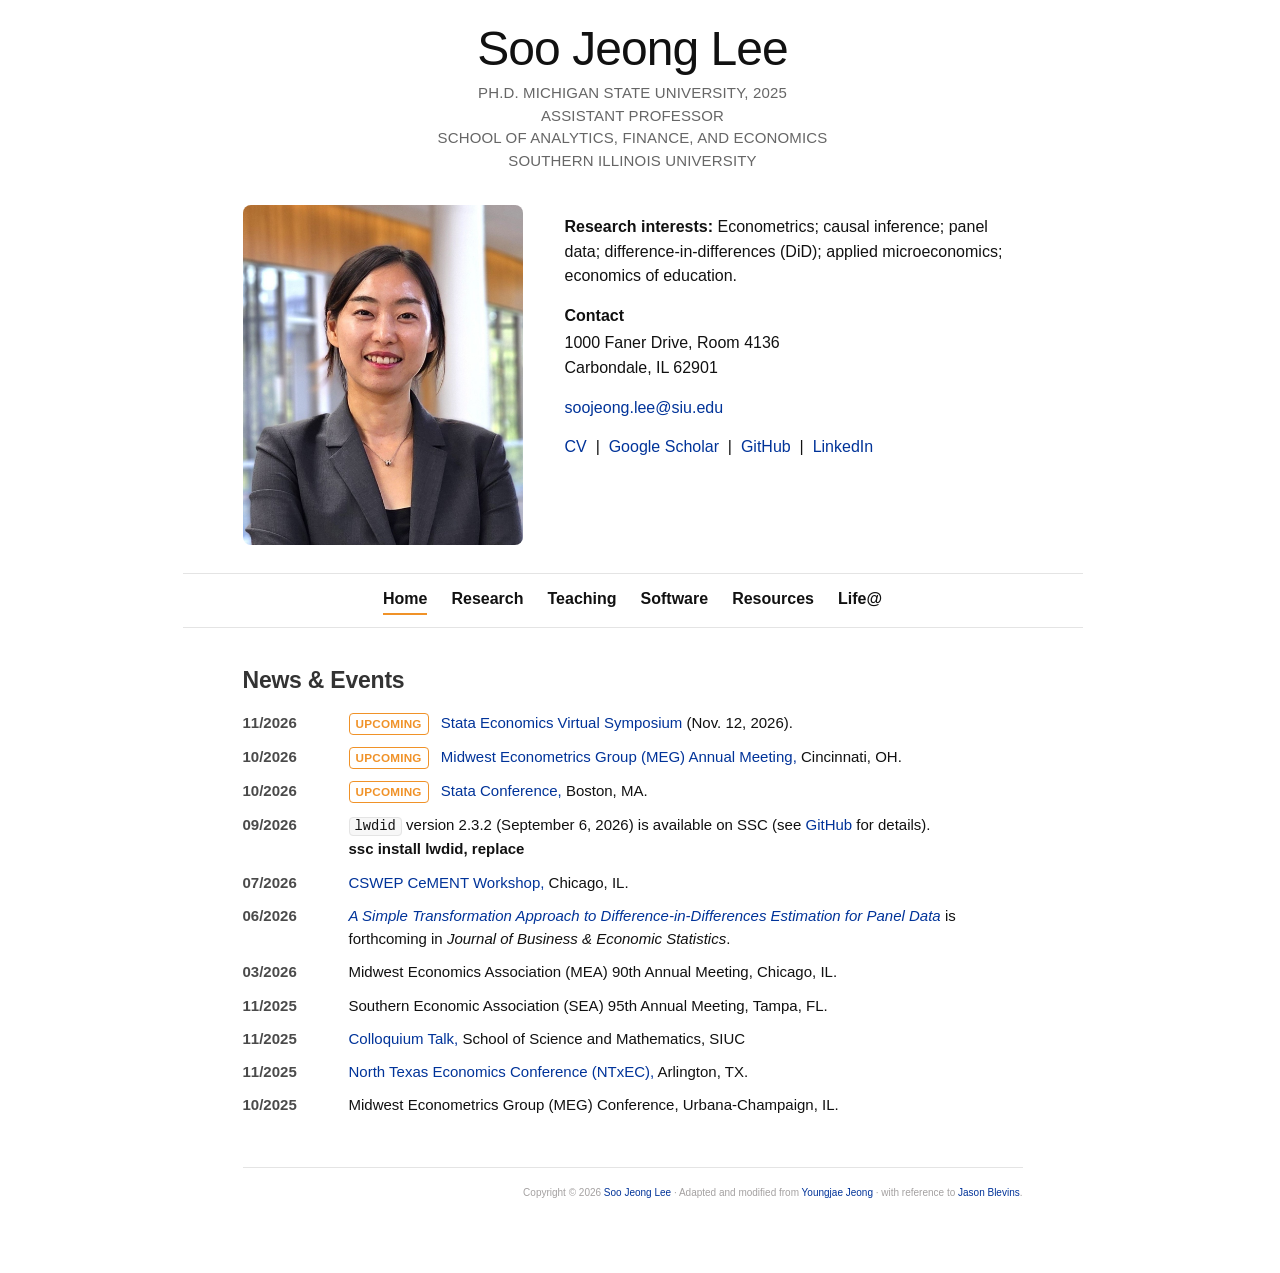
==== index.html @ 602c3e24 "Update index.html" ====
<!DOCTYPE html>
<html lang="en">

<head>
  <meta charset="utf-8">
  <meta name="viewport" content="width=device-width, initial-scale=1">
  <title>Soo Jeong Lee</title>
  <meta name="description" content="Soo Jeong Lee's academic website">
  <link href="css/styles.css" rel="stylesheet" type="text/css">
</head>

<body>
  <main class="page">
    <header class="masthead">
      <h1>Soo Jeong Lee</h1>
      <p>PH.D. MICHIGAN STATE UNIVERSITY, 2025</p>
      <p>ASSISTANT PROFESSOR</p>
      <p>SCHOOL OF ANALYTICS, FINANCE, AND ECONOMICS</p>
      <p>SOUTHERN ILLINOIS UNIVERSITY</p>
    </header>

    <section class="profile-row" aria-label="Profile and contact information">
      <div class="photo-block">
        <img class="profile-photo" src="images/soo_profile.jpg" alt="Soo Jeong Lee">
      </div>

      <div class="profile-text">
        <p>
          <strong>Research interests:</strong> Econometrics; causal inference; panel data; 
          difference-in-differences (DiD); applied microeconomics; economics of education.
        </p>

        <p class="contact-heading"><strong>Contact</strong></p>
        <p>
          1000 Faner Drive, Room 4136<br>
          Carbondale, IL 62901
        </p>
        <p><a href="mailto:soojeong.lee@siu.edu">soojeong.lee@siu.edu</a></p>
        <p>
         <a href="data/CV_Soo.pdf" target="_blank" rel="noopener">CV</a>
          &nbsp;|&nbsp;
          <a href="https://scholar.google.com/citations?user=CK-6tKoAAAAJ&amp;hl=en" target="_blank" rel="noopener">Google Scholar</a>
          &nbsp;|&nbsp;
          <a href="https://github.com/Soo-econ" target="_blank" rel="noopener">GitHub</a>
          &nbsp;|&nbsp;
          <a href="https://www.linkedin.com/in/soolee-siu/" target="_blank" rel="noopener">LinkedIn</a>

        </p>
      </div>
    </section>

    <nav class="section-nav" aria-label="Main navigation">
      <a class="section-link active" href="#home" data-section="home">Home</a>
      <a class="section-link" href="#research" data-section="research">Research</a>
      <a class="section-link" href="#teaching" data-section="teaching">Teaching</a>
      <a class="section-link" href="#software" data-section="software">Software</a>
      <a class="section-link" href="#resources" data-section="resources">Resources</a>
      <a class="section-link" href="#life" data-section="life">Life@</a>
    </nav>

    <!-- Home -->
    <section class="content-section active-section news" id="home">
      <h2>News & Events </h2>

    <div id="events-container">     

    </div>

     <footer class="site-footer">
  <p>
    Copyright &copy; 2026
    <a href="https://soo-econ.github.io/" target="_blank" rel="noopener">Soo Jeong Lee</a>
    &middot;
    Adapted and modified from
    <a href="https://yjaejeong.github.io/" target="_blank" rel="noopener">Youngjae Jeong</a> &middot;
    with reference to
    <a href="https://jblevins.org/" target="_blank" rel="noopener">Jason Blevins</a>.
  </p>
</footer>
    </section>

    <!-- Research -->
    <section class="content-section research" id="research">
      <h2>Research</h2>
      <p class="research-links">
          <a href="https://scholar.google.com/citations?user=CK-6tKoAAAAJ&hl=en" target="_blank" rel="noopener">Google Scholar</a>
          &nbsp;|&nbsp;
          <a href="https://github.com/Soo-econ" target="_blank" rel="noopener">GitHub</a>
          &nbsp;|&nbsp;
          <a href="https://papers.ssrn.com/sol3/cf_dev/AbsByAuth.cfm?per_id=6031928" target="_blank" rel="noopener">SSRN</a>
          
        </p>

    <div class="research-category">
<h3 class="research-subheading">Publications</h3>
      <ul class="paper-list">
        <li class="paper-item">
          Lee, S. J., &amp; Wooldridge, J. M. (2026).
          A Simple Transformation Approach to Difference-in-Differences Estimation for Panel Data.
          <em>Journal of Business &amp; Economic Statistics</em>, forthcoming.
          <a href="https://doi.org/10.1080/07350015.2026.2683047" target="_blank" rel="noopener">
            https://doi.org/10.1080/07350015.2026.2683047
          </a>
        </li>
      </ul>
    </div>

    <div class="research-category">
<h3 class="research-subheading">Working Papers</h3>
      <ul class="paper-list">
        <li class="paper-item">
          <div class="paper-title">
            <a href="https://ssrn.com/abstract=5325686" target="_blank" rel="noopener">
              Simple Approaches to Inference with Difference-in-Differences Estimators with Small Cross-Sectional Sample Sizes
            </a>
          </div>
          <p class="coauthors">with <a href="https://scholar.google.com/citations?user=faE3_ksAAAAJ&hl=en&oi=sra" target="_blank" rel="noopener">Jeffrey M. Wooldridge</a>.</p>
        </li>

        <li class="paper-item">
          <div class="paper-title">
            <a href="https://ssrn.com/abstract=6502558" target="_blank" rel="noopener">
              Rolling Difference-in-Differences Estimation for Small and Large Panels
            </a>
          </div>
          <p class="coauthors">with <a href="https://sites.google.com/view/elizabethkayoonhur/home" target="_blank" rel="noopener">Elizabeth Kayoon Hur</a> and <a href="https://scholar.google.com/citations?user=faE3_ksAAAAJ&hl=en&oi=sra" target="_blank" rel="noopener">Jeffrey M. Wooldridge</a>. Conditional acceptance at <i>The Stata Journal</i>.</p>
        </li>

        <li class="paper-item">
          <div class="paper-title">
            <a href="https://ssrn.com/abstract=6844479" target="_blank" rel="noopener">
              Rolling Difference-in-Differences with Reversible Treatment Paths and Moderating Effects
            </a>
          </div>
        </li>


     <li class="paper-item">
  <div class="paper-title">
(Tentative Title) Tax Filing among Gig Workers: Evidence from a Korean Digital Tax Platform
  </div>
  <p class="coauthors">
    with <a href="https://khandaker-mk.com/" target="_blank" rel="noopener">Mahatab Kabir Khandaker</a>
    and <a href="https://sites.google.com/view/minsoopark" target="_blank" rel="noopener">Minsoo Park.</a>
  </p>
  <p class="paper-note">
     <em>Manuscript coming soon.</em>   A related study in Korean is available:
  <br>
  <a href="https://www.dropbox.com/scl/fi/lj6xovkp5jln5q1i0a7m8/_-_-_KLP2026.pdf?rlkey=00nzcssx7jumjcaryjceosy88&st=ozlvuht1&dl=0"
     target="_blank" rel="noopener">
    온라인 세무 플랫폼은 소비자 후생을 어떻게 개선하는가?
  </a>
  <span class="paper-note-en">
    (How Do Online Tax Platforms Improve Consumer Welfare?)
  </span>
</p>
</li>

<li class="paper-item">
  <div class="paper-title">
    The Impact of US Economic Sanctions on Child Mortality in Cuba
  </div>
  <p class="coauthors">
    with Francisco Rodríguez, Joy Gordon, and Tanya L. Zakrison.
  </p>
</li>

      </ul>
    </div>

    <div class="research-category">
      <h3 class="research-subheading">Work in Progress.</h3>
              <ul class="paper-list">
       
            <li class="paper-item">
            <div class="paper-title">
              Teacher&ndash;Student Match Effects: Structured Shrinkage over a Matching Surface
            </div>
      <p class="coauthors">with <a href="https://sites.google.com/view/jaehonglim/home" target="_blank" rel="noopener">Jaehong Lim.</a></p>
          </li>

            <li class="paper-item">
              <div class="paper-title">
                Can Expanding School Options Benefit Students? Evidence from Michigan's Schools of Choice Program
              </div>
              <p class="coauthors">with Tara Kilbride.</p>
            </li>

           

              
        </ul>
      </div>
    </section>

    <!-- Teaching -->
    <section class="content-section teaching" id="teaching">
      <h2>Teaching</h2>
      <p class="institution-name">Southern Illinois University, Carbondale (SIUC)</p>

      <table class="course-table">
        <thead>
          <tr>
            <th>Level</th>
            <th>Course </th>
            <th>Course Name</th>
            <th>Term</th>
            <th>Link</th>
          </tr>
        </thead>
        <tbody>
          <tr>
            <td data-label="Level">Ph.D.</td>
            <td data-label="Course">ECON 567B</td>
            <td data-label="Course Name">Econometrics II</td>
            <td data-label="Term">Fall 2025, Fall 2026</td>
            <td data-label="Link">
            <a href="data/syllabi/econ567b_syllabus.pdf" target="_blank" rel="noopener">[syllabus]</a>
            <a href="https://github.com/Soo-econ/ECON567B-C-SIUC" target="_blank" rel="noopener">[materials]</a>
            </td>
          </tr>
          
          <tr>
            <td data-label="Level">Ph.D.</td>
            <td data-label="Course">ECON 567C</td>
            <td data-label="Course Name">Econometrics III</td>
            <td data-label="Term">Spring 2026, Spring 2027</td>
            <td data-label="Link">&nbsp;</td>
            <!--<td data-label="Link"><a href="data/syllabi/econ567c_syllabus.pdf" target="_blank" rel="noopener">[syllabus]</a></td>-->
          </tr>
          
 <tr>
  <td data-label="Level">Undergrad.</td>
  <td data-label="Course">ECON 241</td>
  <td data-label="Course Name">Introduction to Macroeconomics</td>
  <td data-label="Term">Fall 2026, Spring 2027</td>
  <td data-label="Link">
    <a href="data/syllabi/econ241_syllabus.pdf" target="_blank" rel="noopener">[syllabus]</a>
  </td>
</tr>
        </tbody>
      </table>

<p class="note">
 For a complete record of my teaching experience, please see my <a href="data/CV_Soo.pdf" target="_blank" rel="noopener">CV</a>. 
</p>

</section>

<section class="content-section software" id="software">
  <h2>Software</h2>

  <ol class="software-list">
    <li class="software-item">
<h3>
  <code>lwdid</code>
  <span class="software-title-link">
    &nbsp;|&nbsp;
    <a href="https://github.com/Soo-econ/lwdid" target="_blank" rel="noopener">GitHub repository</a>
  </span>
</h3>
        <p>
         <code>lwdid</code> is a Stata package implementing rolling difference-in-differences estimators for panel data, suitable for both small-N and large-N settings.
        </p>

        <h4>Installation</h4>
<pre><code>ssc install lwdid, replace</code></pre>

        <h4>Stata Module Citation</h4>
        <p class="software-citation">
          Lee, S. J. and Wooldridge, J. M. (2026).
          <code>lwdid</code>: Stata module to implement rolling difference-in-differences estimator
          for small-N and large-N panel data.
          <em>Statistical Software Components</em> S459672, Boston College Department of Economics,
          revised 6 September 2026.
        </p>

        <p class="software-note">
  For detailed syntax, options, and examples, please see
  <a href="https://ssrn.com/abstract=6502558" target="_blank" rel="noopener">
    Rolling Difference-in-Differences Estimation for Small and Large Panels</a> (with Elizabeth Kayoon Hur and Jeffrey M. Wooldridge).
        </p>
      </li>
  </ol>
</section>


<section class="content-section notes" id="resources">
  <h2>Resources</h2>
  <p class="note">
    A collection of useful resources for econometrics, causal inference, and Stata programming.
  </p>

  <div class="research-category">
    <h3 class="research-subheading">Econometrics / Causal Inference</h3>
    <ul class="paper-list">

  <li class="paper-item">
    <div class="paper-title">
      <a href="https://econ.msu.edu/academics/estimate" target="_blank" rel="noopener">
        &Ecirc;stimate at Michigan State University
      </a>
    </div>
    <p class="coauthors">
      An econometrics workshop at MSU covering both basic and advanced econometric techniques.
    </p>
  </li>

<li class="paper-item">
  <div class="paper-title">
    <a href="https://causalml-book.org/" target="_blank" rel="noopener">
      Causal ML Book: Applied Causal Inference Powered by ML and AI
    </a>
  </div>

  <p class="coauthors">
    (Chernozhukov, V., Hansen, C., Kallus, N., Spindler, M., &amp; Syrgkanis, V., 2026).
  </p>

  <p class="coauthors">
    <a href="data/resources/applied-causal-inference-ml-ai-summary.pdf" target="_blank" rel="noopener">
    Summary notes by Soo Jeong Lee 
    </a>: Chapter-by-chapter notes supplemented where useful by related materials and my own lecture notes.
  </p>
</li>

  <li class="paper-item">
    <div class="paper-title">
      <a href="https://friosavila.github.io/playingwithstata/index.html" target="_blank" rel="noopener">
        Playing with Stata
      </a>
    </div>
<p class="coauthors">
  Dr. Rios-Avila's resource page on Stata commands for treatment-effect estimators.
</p>
  </li>

  <li class="paper-item">
    <div class="paper-title">
      <a href="https://www.jonathandroth.com/did-resources/" target="_blank" rel="noopener">
        Difference-in-Differences Resources
      </a>
    </div>
    <p class="coauthors">
      Dr. Roth's blog collecting resources related to difference-in-differences approaches.
    </p>
  </li>
      <li class="paper-item">
        <div class="paper-title">
          <a href="https://bookdown.org/ts_robinson1994/10EconometricTheorems/" target="_blank" rel="noopener">
            Ten Fundamental Econometrics Theorems Highlighted by Jeffrey Wooldridge
          </a>
        </div>
        <p class="coauthors">
          A post by Dr. Robinson providing detailed explanations of ten fundamental econometrics theorems selected by Jeffrey Wooldridge.
        </p>
      </li>



</ul>
  </div>

</section>


<!-- Life -->
<section class="content-section photos" id="life">
  <h2>Life@</h2>
  <p class="note">
    A few moments from campus life, conferences, and academic events.
  </p>

  <figure class="life-card wide">
    <img src="images/life/meg.jpg" alt="Midwest Econometrics Group 2025 at UIUC">
    <figcaption>Midwest Econometrics Group (MEG) 2025 @ UIUC <br>
      Truly onf of my favorite conferences - a must for anyone passionate about econometrics.
    </figcaption>
  </figure>
  

<h3 class="life-subheading">Life@SIUC</h3>
<p class="note">
  Settling into life at SIU and feeling grateful for this new chapter. <br>
  One of my favorite everyday routines is walking around the beautiful 2.2-mile Campus Lake trail 🚶‍♀️🌲.
</p>

<div class="life-grid">

<figure class="life-card">
  <img src="images/life/convocation1.jpeg" alt="Convocation for the Class of 2030">
  <figcaption>Class of 2030 Convocation with CoBA 🎓</figcaption>
</figure>

<figure class="life-card">
  <img src="images/life/convocation2.jpeg" alt="Convocation for the Class of 2030">
    <figcaption> Welcome home, Salukis! 🐾 🎉  </figcaption>

</figure>

  <figure class="life-card">
    <img src="images/life/sooluki.jpg" alt="New chapter at SIU">
    <figcaption> Credit to Ryan</figcaption>
  </figure>

  <figure class="life-card">
    <img src="images/life/siu10.jpg" alt="Campus Lake at SIU">
    <figcaption>Two baby Bambis 🥹 </figcaption>
  </figure>

    <figure class="life-card">
    <img src="images/life/faner.jpg" alt="Faner Hall">
    <figcaption>Faner Hall</figcaption>
  </figure>


  <figure class="life-card">
    <img src="images/life/campus_lake.jpg" alt="Campus Lake at SIU">
    <figcaption>Campus Lake, my favorite spot! </figcaption>
  </figure>


  <figure class="life-card">
    <img src="images/life/siu8.jpg" alt="Last day of EC567B">
    <figcaption>Last week of EC567B </figcaption>
  </figure>

  <figure class="life-card">
    <img src="images/life/siu9.jpg" alt="First group of students at SIU">
    <figcaption>I'll never forget my first students 🥰</figcaption>
  </figure>

    <figure class="life-card">
    <img src="images/life/siu1.jpg" alt="Lake of Egypt">
    <figcaption>The best weekend ever!  @ Lake of Egypt, <br>
      Shawnee National Forest, Anusha's BDay Party</figcaption>
  </figure>

    <figure class="life-card">
    <img src="images/life/siu2.jpg" alt="Shawnee National Forest">
  </figure>

  <figure class="life-card">
    <img src="images/life/siu3.jpg" alt="SIU campus life">
    <figcaption></figcaption>
  </figure>

  <figure class="life-card">
    <img src="images/life/siu4.jpg" alt="SIU campus life">
    <figcaption></figcaption>
  </figure>

    <figure class="life-card">
    <img src="images/life/siu11.jpg" alt="SIU campus life">
    <figcaption></figcaption>
  </figure>

  <figure class="life-card">
    <img src="images/life/siu12.jpg" alt="SIU campus life">
    <figcaption></figcaption>
  </figure>

</div>

  <h3 class="life-subheading">Life@MSU</h3>
  <p class="note">
     Grateful for my MSU years - a place for research, friendship, growth, and countless warm memories.
   
  </p>


<div class="life-grid">
  
  <figure class="life-card">
    <img src="images/life/squirrel.jpg" alt="MSU campus life">
        <figcaption>MSU squirrels- the cutest thing ever! </figcaption>
  </figure>

  <figure class="life-card">
    <img src="images/life/squirrel2.jpg" alt="MSU squirrels">
  </figure>

  <figure class="life-card">
    <img src="images/life/bbq.jpg" alt="Kentucky mutton BBQ crawl">
    <figcaption> Kentucky mutton BBQ crawl 🐏 with Tim, Taeyoon and Mirra = perfect day. Started at Thomason’s Barbecue, but Moonlite Bar-B-Q was our favorite 🔥, 2026  </figcaption>
  </figure>


  <figure class="life-card">
    <img src="images/life/msu6.jpg" alt="Back to Michigan, 2025">
    <figcaption>Back to Michigan, 2025</figcaption>
  </figure>

  <figure class="life-card">
    <img src="images/life/msu7.jpg" alt="Back to Michigan, 2025">
    <figcaption>Back to Michigan, 2025</figcaption>
  </figure>

  <figure class="life-card">
    <img src="images/life/msu15.jpg" alt="Dissertation committee members">
    <figcaption>My amazing dissertation committee members</figcaption>
  </figure>

  <figure class="life-card">
    <img src="images/life/msu9.jpg" alt="MSU memory">
    <figcaption>Commencement 2025 🥳</figcaption>
  </figure>

  <figure class="life-card">
    <img src="images/life/msu10.jpg" alt="MSU memory">
    <figcaption>Commencement 2025 🥳</figcaption>
  </figure>

  <figure class="life-card portrait">
    <img src="images/life/msu11.jpg" alt="With Jeff">
    <figcaption>With Jeff, my advisor</figcaption>
  </figure>

<figure class="life-card portrait">
    <img src="images/life/msu8.jpg" alt="Commencement 2025 with Jeff">
    <figcaption>The biggest supporter throughout my Ph.D. journey 🤓</figcaption>
  </figure>

  <figure class="life-card">
    <img src="images/life/msu16.jpg" alt="Dinner">
    <figcaption>Dinner with metrics professors </figcaption>
  </figure>


    <figure class="life-card">
    <img src="images/life/msu17.jpg" alt="Dinner">
    <figcaption> Brilliant, warm-hearted, and fun. They are the kind of scholars and mentors I aspire to be. </figcaption>
  </figure>

  <figure class="life-card">
    <img src="images/life/msu18.png" alt="Last day of EC820B">
    <figcaption>Commencement 2024 🥳 </figcaption>
  </figure>

  <figure class="life-card">
    <img src="images/life/msu12.jpg" alt="Last day of EC820B">
    <figcaption>Last day of EC820B</figcaption>
  </figure>

  
  <figure class="life-card">
    <img src="images/life/msu5.jpg" alt="SEA 2023 annual meeting in NOLA">
    <figcaption>Afterparty @ SEA 2023 annual meeting, NOLA</figcaption>
  </figure>

  <figure class="life-card">
    <img src="images/life/msu13.jpg" alt="Farewell dinner for Nick">
    <figcaption>Farewell dinner for Nick</figcaption>
  </figure>


  <figure class="life-card">
    <img src="images/life/msu1.jpg" alt="Cohort picture at Fall Welcome Party">
    <figcaption>My Cohort Picture @ Fall Welcome Party</figcaption>
  </figure>

  <figure class="life-card">
    <img src="images/life/msu4.jpg" alt="Share happy moments">
    <figcaption>Share Happy Moments</figcaption>
  </figure>

  <figure class="life-card">
    <img src="images/life/msu3.jpg" alt="Costume contest winner">
    <figcaption>Costume Contest Winner, Gru and Minions! <br> @ Madeleine's Holloween Party </figcaption>
  </figure>

  <figure class="life-card">
    <img src="images/life/msu2.jpg" alt="Friendsgiving 2023">
    <figcaption>Friendsgiving 2023</figcaption>
  </figure>

</div>
</section>

  </main>

  <script>
    function showSection(sectionId, updateHash) {
      const sections = document.querySelectorAll('.content-section');
      const links = document.querySelectorAll('.section-link');

      sections.forEach(function(section) {
        section.classList.remove('active-section');
      });

      links.forEach(function(link) {
        link.classList.remove('active');
      });

      const selectedSection = document.getElementById(sectionId);
      const selectedLink = document.querySelector('.section-link[data-section="' + sectionId + '"]');

      if (selectedSection) {
        selectedSection.classList.add('active-section');
      } else {
        document.getElementById('home').classList.add('active-section');
        sectionId = 'home';
      }

      if (selectedLink) {
        selectedLink.classList.add('active');
      } else {
        document.querySelector('.section-link[data-section="home"]').classList.add('active');
      }

      if (updateHash) {
        history.pushState(null, '', '#' + sectionId);
      }
    }

    document.addEventListener('DOMContentLoaded', function() {
      const links = document.querySelectorAll('.section-link');
      links.forEach(function(link) {
        link.addEventListener('click', function(event) {
          event.preventDefault();
          showSection(link.dataset.section, true);
        });
      });

      const initialSection = window.location.hash.replace('#', '') || 'home';
      showSection(initialSection, false);
    });

    window.addEventListener('popstate', function() {
      const sectionId = window.location.hash.replace('#', '') || 'home';
      showSection(sectionId, false);
    });
  </script>

<script>
document.addEventListener("DOMContentLoaded", function () {
  fetch("./events.html")
    .then(function (response) {
      if (!response.ok) {
        throw new Error("Could not load events.html: " + response.status);
      }
      return response.text();
    })
    .then(function (html) {
      document.getElementById("events-container").innerHTML = html;
    })
    .catch(function (error) {
      console.error(error);
      document.getElementById("events-container").innerHTML =
        "<p style='color:#999;'>Events could not be loaded.</p>";
    });
});
</script>
</body>
</html>
---- css/styles.css ----
/*
  Academic website for Soo Jeong Lee.
  Template adapted from Youngjae Jeong / Youngjae Min.
  Design also inspired by Jason Blevins.

  Main font: clean system sans-serif.
  Code font: monospace.
*/

:root {
  --text: #111111;
  --muted: #4a4a4a;
  --line: #e4e4e4;
  --link: #003399;
  --accent: #f09228;
  --background: #ffffff;
  --soft-background: #f7f7f7;
  --main-font: -apple-system, BlinkMacSystemFont, "Segoe UI", Roboto, Helvetica, Arial, sans-serif;
  --code-font: Consolas, Monaco, "Courier New", monospace;
}

* {
  box-sizing: border-box;
}

body {
  margin: 0;
  color: var(--text);
  background: var(--background);
  font-family: var(--main-font);
  font-size: 16px;
  font-weight: 400;
  line-height: 1.55;
}

a {
  color: var(--link);
  text-decoration: none;
  font-family: inherit;
}

a:focus,
a:hover {
  color: var(--accent);
  text-decoration: none;
}

.page {
  width: min(900px, calc(100% - 48px));
  margin: 0 auto;
  padding: 22px 0 34px;
}

/* Header */

.masthead {
  text-align: center;
  margin: 0 0 34px;
}

.masthead h1 {
  margin: 0 0 8px;
  font-family: var(--main-font);
  font-size: 48px;
  font-weight: 500;
  line-height: 1.12;
  letter-spacing: -0.02em;
}

.masthead p {
  margin: 4px 0;
  color: #666;
  font-family: var(--main-font);
  font-size: 15px;
  font-weight: 400;
  line-height: 1.25;
  letter-spacing: 0.01em;
  text-transform: uppercase;
}

/* Profile */

.profile-row {
  display: grid;
  grid-template-columns: 280px minmax(0, 1fr);
  gap: 42px;
  align-items: start;
  max-width: 780px;
  margin: 0 auto 28px;
}

.photo-block {
  text-align: center;
}

.profile-photo {
  width: 280px;
  height: 340px;
  object-fit: cover;
  object-position: center center;
  border-radius: 8px;
  display: block;
}


.profile-text {
  padding-top: 10px;
  font-family: var(--main-font);
  font-size: 16px;
  line-height: 1.55;
}

.profile-text p {
  margin: 0 0 15px;
}

.contact-heading {
  margin-bottom: 2px !important;
}

/* Navigation */

.section-nav {
  display: flex;
  justify-content: center;
  gap: 24px;
  margin: 22px 0 38px;
  padding: 12px 0;
  border-top: 1px solid var(--line);
  border-bottom: 1px solid var(--line);
  font-family: var(--main-font);
  font-size: 16px;
  font-weight: 600;
  line-height: 1.2;
}

.section-nav a {
  color: var(--text);
  padding: 3px 0 5px;
  font-family: inherit;
}

.section-nav a:hover,
.section-nav a.active {
  color: var(--text);
  border-bottom: 2px solid var(--accent);
}

/* Sections */

.content-section {
  display: none;
  max-width: 780px;
  margin: 0 auto 40px;
  font-family: var(--main-font);
}

.content-section.active-section {
  display: block;
}

h2 {
  margin: 0 0 16px;
  color: var(--text);
  font-family: var(--main-font);
  font-size: 23px;
  font-weight: 650;
  line-height: 1.25;
  letter-spacing: -0.01em;
}

h3 {
  margin: 0 0 4px;
  color: var(--text);
  font-family: var(--main-font);
  font-size: 19px;
  font-weight: 650;
  line-height: 1.35;
}

h4 {
  margin: 18px 0 4px;
  color: var(--text);
  font-family: var(--main-font);
  font-size: 17px;
  font-weight: 650;
  line-height: 1.35;
}

p {
  margin: 0 0 15px;
}

ul {
  margin-top: 8px;
}

/* News */

.news-list {
  list-style: none;
  padding: 0;
  margin: 16px 0 0;
  font-size: 15px;
}

.news-list li {
  display: grid;
  grid-template-columns: 90px 1fr;
  column-gap: 16px;
  align-items: start;
  margin: 10px 0;
  line-height: 1.55;
}

.news-list .date {
  color: var(--muted);
  font-weight: 600;
  white-space: nowrap;
}

.news-text {
  min-width: 0;
}

.tag-upcoming {
  display: inline-block;
  margin-right: 8px;
  padding: 1px 6px;
  border: 1px solid var(--accent);
  border-radius: 4px;
  color: var(--accent);
  font-size: 0.78em;
  font-weight: 600;
  text-transform: uppercase;
  letter-spacing: 0.02em;
}

/* Research */

.research-links {
  margin-top: -4px;
  margin-bottom: 24px;
}

.research-category {
  margin-top: 28px;
}

.research-subheading {
  font-size: 20px;
  margin-top: 24px;
  margin-bottom: 10px;
  font-weight: 650;
}

.paper-list {
  margin: 10px 0 28px;
  padding-left: 22px;
  list-style-type: square;
}

.paper-item {
  margin: 0 0 16px;
  padding-left: 4px;
}

.paper-title {
  font-weight: 400;
}

.coauthors,
.status,
.note {
  color: var(--muted);
}

.coauthors,
.status,
.paper-links {
  margin: 3px 0;
}

.paper-links {
  margin-top: 8px;
}

.paper-links a {
  margin-right: 8px;
}

/* Teaching */

.institution-name {
  font-weight: 600;
  margin-top: 4px;
  margin-bottom: 12px;
}

.course-table {
  width: 100%;
  border-collapse: collapse;
  margin: 14px 0 28px;
  font-size: 15px;
}

.course-table th {
  text-align: left;
  font-weight: 650;
  border-bottom: 2px solid var(--line);
  padding: 8px 10px;
}

.course-table td {
  border-bottom: 1px solid var(--line);
  padding: 9px 10px;
  vertical-align: top;
}

.course-table a {
  white-space: nowrap;
}

.note {
  font-size: 15px;
}

/* Software */

.software-title-link {
  font-family: var(--main-font);
  font-size: 0.75em;
  font-weight: 400;
}

.software-title-link a {
  font-family: inherit;
  font-weight: 400;
}

.software-list {
  padding-left: 28px;
}

.software-item {
  margin-bottom: 24px;
}

.software-item h3 {
  margin-bottom: 10px;
}

.software p {
  margin-top: 0;
  margin-bottom: 14px;
}

.software h4 {
  margin-top: 18px;
  margin-bottom: 4px;
}

.software h4 + pre {
  margin-top: 0;
}

.software pre {
  display: inline-block;
  margin-top: 0;
  margin-bottom: 6px;
  padding: 6px 10px;
  line-height: 1.3;
  background: var(--soft-background);
  border: 1px solid #ddd;
  border-radius: 6px;
  overflow-x: auto;
  font-size: 14px;
}

.software pre code {
  font-size: 14px;
  padding: 0;
  border: none;
  background: transparent;
}

.software-citation {
  font-size: 0.92em;
  line-height: 1.45;
  margin-top: 0;
  margin-left: 0;
  margin-bottom: 18px;
  padding-left: 14px;
  border-left: 2px solid #ddd;
  color: #444;
}

.software-note {
  font-size: 0.95em;
  color: #555;
  margin-top: 8px;
}



/* Photos / Life@ */

.life-subheading {
  margin-top: 2rem;
  margin-bottom: 0.9rem;
  font-size: 1.2rem;
  font-weight: 600;
  color: #333;
}

.life-grid {
  display: grid;
  grid-template-columns: repeat(auto-fit, minmax(260px, 1fr));
  column-gap: 0.5rem;  
  row-gap: 1rem;    
  margin-top: 1rem;
  margin-bottom: 2rem;
}

.life-card {
  margin: 0;
}

.life-card img {
  width: 100%;
  height: 240px;
  object-fit: cover;
  object-position: center;
  border-radius: 1PX;
  display: block;
}

.life-card figcaption {
  margin-top: 0.45rem;
  font-size: 0.9rem;
  color: #555;
  line-height: 1.4;
  text-align: center;
}

/* Mobile */
@media (max-width: 700px) {
  .life-grid {
    columns: 2 150px;
    column-gap: 8px;
  }

  .life-card {
    margin-bottom: 10px;
  }

  .life-card figcaption {
    font-size: 12.5px;
  }
}

/* Vertical photos: same format, just shown larger/longer */
.life-card.tall img {
  width: 100%;
  height: auto;
  max-height: none;
  object-fit: contain;
}

/* Make selected vertical photos the same height */
.life-card.portrait img {
  width: 100%;
  aspect-ratio: 2 / 3;
  height: auto;
  object-fit: cover;
  object-position: center top;
}

.life-card.wide {
  grid-column: 1 / -1;
}

.life-card.wide img {
  width: 100%;
  height: auto;
  object-fit: contain;
}

/* Code */

code {
  padding: 1px 5px;
  border: 1px solid var(--line);
  border-radius: 4px;
  background: var(--soft-background);
  font-family: var(--code-font);
  font-size: 0.92em;
}

pre,
pre code {
  font-family: var(--code-font);
}

pre code {
  padding: 0;
  border: none;
  background: transparent;
  font-size: inherit;
}

/* Footer */

.site-footer {
  max-width: 780px;
  text-align: right;
  margin: 50px auto 0;
  padding-top: 18px;
  border-top: 1px solid var(--line);
  color: #a4a1a1;
  font-family: var(--main-font);
  font-size: 10px;
  line-height: 1.35;
}

.site-footer p,
.site-footer a {
  font-size: inherit;
  line-height: inherit;
}

/* Mobile */

@media only screen and (max-width: 799px) {
  body {
    font-size: 16px;
    line-height: 1.55;
  }

  .page {
    width: min(100% - 34px, 760px);
    padding-top: 20px;
  }

  .masthead {
    margin-bottom: 26px;
  }

  .masthead h1 {
    font-size: 38px;
  }

  .masthead p {
    font-size: 14px;
  }

  .profile-row {
    display: block;
    max-width: 540px;
    margin-bottom: 24px;
  }

  .profile-photo {
    width: min(250px, 85vw);
    height: min(320px, 108.8vw);
    margin-bottom: 22px;
  }

  .profile-text {
    padding-top: 0;
    font-size: 16px;
  }

  .section-nav {
    flex-wrap: wrap;
    gap: 12px 18px;
    margin: 20px 0 32px;
    font-size: 15px;
  }

  .content-section {
    max-width: 100%;
  }

  h2 {
    font-size: 25px;
  }

  h3 {
    font-size: 18px;
  }

  .news-list li {
    display: block;
  }

  .news-list .date,
  .date {
    display: block;
    min-width: 0;
    margin-bottom: 1px;
  }

  .course-table,
  .course-table thead,
  .course-table tbody,
  .course-table th,
  .course-table td,
  .course-table tr {
    display: block;
  }

  .course-table thead {
    display: none;
  }

  .course-table tr {
    border-bottom: 1px solid var(--line);
    padding: 10px 0;
  }

  .course-table td {
    border-bottom: none;
    padding: 4px 0;
  }

  .course-table td::before {
    content: attr(data-label) ": ";
    font-weight: 650;
  }

  .photo-grid {
    grid-template-columns: 1fr;
    gap: 22px;
  }

  .photo-item img {
    height: auto;
  }
}


/* Heading color */

h2,
h3,
h4,
.research-subheading {
  color:  #333333;
}

html {
  overflow-y: scroll;
  scrollbar-gutter: stable;
}

/* Stata */
.install-command {
  display: inline-block;
  margin-top: 6px;
  padding: 3px 8px;
  background: #f5f5f5;
  border: 1px solid #ddd;
  border-radius: 5px;
  font-family: inherit;
  font-size: 0.82em;
  color: #444;
}


/* related work*/

.paper-note {
  margin-top: 0.15rem;
  font-size: 0.9em;
  color: #666;
}

.paper-note-en {
  font-style: italic;
}
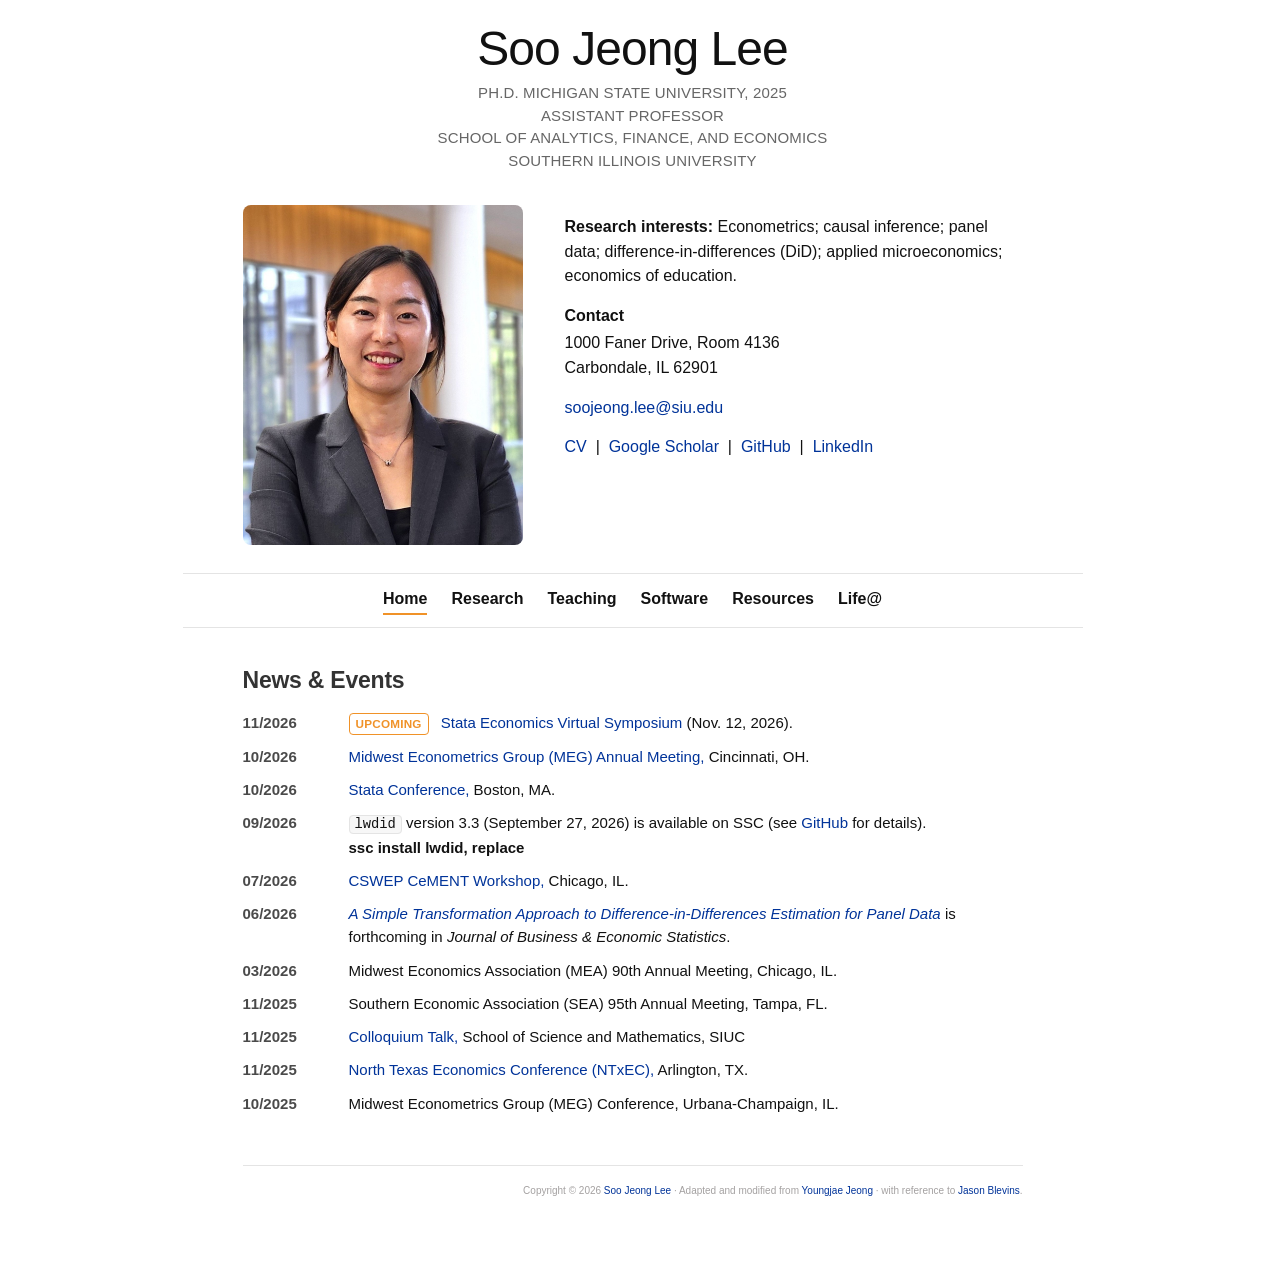
==== commit 490bb424: "Add files via upload" ====
--- a/index.html
+++ b/index.html
@@ -110,59 +110,69 @@
       <ul class="paper-list">
         <li class="paper-item">
           <div class="paper-title">
-            <a href="https://ssrn.com/abstract=5325686" target="_blank" rel="noopener">
-              Simple Approaches to Inference with Difference-in-Differences Estimators with Small Cross-Sectional Sample Sizes
-            </a>
+              Simple Approaches to Inference with Difference-in-Differences Estimators with Small Cross-Sectional Sample Sizes 
+              <a href="https://ssrn.com/abstract=5325686"
+     target="_blank" rel="noopener"
+     class="paper-link"> [SSRN]</a>
           </div>
-          <p class="coauthors">with <a href="https://scholar.google.com/citations?user=faE3_ksAAAAJ&hl=en&oi=sra" target="_blank" rel="noopener">Jeffrey M. Wooldridge</a>.</p>
-        </li>
+
+       <p class="coauthors">
+        with <a href="https://scholar.google.com/citations?user=faE3_ksAAAAJ&hl=en&oi=sra" target="_blank" rel="noopener">Jeffrey M. Wooldridge.</a>
+      </p>
+    </li>
 
         <li class="paper-item">
           <div class="paper-title">
-            <a href="https://ssrn.com/abstract=6502558" target="_blank" rel="noopener">
-              Rolling Difference-in-Differences Estimation for Small and Large Panels
-            </a>
+              Rolling Difference-in-Differences Estimation for Small and Large Panels <a href="https://ssrn.com/abstract=6502558"
+     target="_blank" rel="noopener"
+     class="paper-link"> [SSRN]</a>
           </div>
-          <p class="coauthors">with <a href="https://sites.google.com/view/elizabethkayoonhur/home" target="_blank" rel="noopener">Elizabeth Kayoon Hur</a> and <a href="https://scholar.google.com/citations?user=faE3_ksAAAAJ&hl=en&oi=sra" target="_blank" rel="noopener">Jeffrey M. Wooldridge</a>. Conditional acceptance at <i>The Stata Journal</i>.</p>
+          <p class="coauthors">with <a href="https://sites.google.com/view/elizabethkayoonhur/home" target="_blank" rel="noopener">Elizabeth Kayoon Hur</a> 
+            and <a href="https://scholar.google.com/citations?user=faE3_ksAAAAJ&hl=en&oi=sra" target="_blank" rel="noopener">Jeffrey M. Wooldridge.</a> 
+            Conditional acceptance at <i>The Stata Journal</i>.</p>
         </li>
 
         <li class="paper-item">
-          <div class="paper-title">
-            <a href="https://ssrn.com/abstract=6844479" target="_blank" rel="noopener">
-              Rolling Difference-in-Differences with Reversible Treatment Paths and Moderating Effects
-            </a>
-          </div>
+<div class="paper-title">
+  Rolling Difference-in-Differences with Reversible Treatment Paths and Moderating Effects
+  <a href="https://ssrn.com/abstract=6844479"
+     target="_blank" rel="noopener"
+     class="paper-link"> [SSRN]</a>
+</div>
         </li>
 
-
-     <li class="paper-item">
-  <div class="paper-title">
-(Tentative Title) Tax Filing among Gig Workers: Evidence from a Korean Digital Tax Platform
-  </div>
-  <p class="coauthors">
-    with <a href="https://khandaker-mk.com/" target="_blank" rel="noopener">Mahatab Kabir Khandaker</a>
-    and <a href="https://sites.google.com/view/minsoopark" target="_blank" rel="noopener">Minsoo Park.</a>
-  </p>
-  <p class="paper-note">
-     <em>Manuscript coming soon.</em>   A related study in Korean is available:
-  <br>
-  <a href="https://www.dropbox.com/scl/fi/lj6xovkp5jln5q1i0a7m8/_-_-_KLP2026.pdf?rlkey=00nzcssx7jumjcaryjceosy88&st=ozlvuht1&dl=0"
-     target="_blank" rel="noopener">
-    온라인 세무 플랫폼은 소비자 후생을 어떻게 개선하는가?
-  </a>
-  <span class="paper-note-en">
-    (How Do Online Tax Platforms Improve Consumer Welfare?)
-  </span>
-</p>
-</li>
 
 <li class="paper-item">
   <div class="paper-title">
     The Impact of US Economic Sanctions on Child Mortality in Cuba
   </div>
   <p class="coauthors">
-    with Francisco Rodríguez, Joy Gordon, and Tanya L. Zakrison.
-  </p>
+    with <a href="https://franciscorodriguez.net/" target="_blank" rel="noopener">Francisco Rodríguez</a>, 
+    <a href="https://www.luc.edu/philosophy/ftfacultyprofileaggregatepage/profiles/joygordonjdphd.shtml" target="_blank" rel="noopener">Joy Gordon</a>, and 
+    <a href="https://scholar.google.com/citations?user=haxQkfgAAAAJ&hl=en&oi=sra" target="_blank" rel="noopener">Tanya L. Zakrison</a>.  
+  </p>
+</li>
+
+
+     <li class="paper-item">
+  <div class="paper-title"> Tax Filing among Gig Workers: Evidence from a Korean Digital Tax Platform
+  </div>
+  <p class="coauthors">
+    with <a href="https://khandaker-mk.com/" target="_blank" rel="noopener">Mahatab Kabir Khandaker</a>
+    and <a href="https://sites.google.com/view/minsoopark" target="_blank" rel="noopener">Minsoo Park.</a>
+  </p>
+<p class="paper-note">
+  <span class="mini-dot">•</span>
+  A related study written in Korean is available 
+  <a href="https://www.dropbox.com/scl/fi/lj6xovkp5jln5q1i0a7m8/_-_-_KLP2026.pdf?rlkey=00nzcssx7jumjcaryjceosy88&st=ozlvuht1&dl=0"
+     target="_blank" rel="noopener"
+     class="paper-link">[PDF]</a>
+  <br>
+  <span class="related-title">
+    &nbsp; Title: How Do Online Tax Platforms Improve Consumer Welfare? (온라인 세무 플랫폼은 소비자 후생을 어떻게 개선하는가?)
+  </span>
+</p>
+</div>
 </li>
 
       </ul>
@@ -272,7 +282,7 @@
           <code>lwdid</code>: Stata module to implement rolling difference-in-differences estimator
           for small-N and large-N panel data.
           <em>Statistical Software Components</em> S459672, Boston College Department of Economics,
-          revised 6 September 2026.
+          revised 27 September 2026.
         </p>
 
         <p class="software-note">
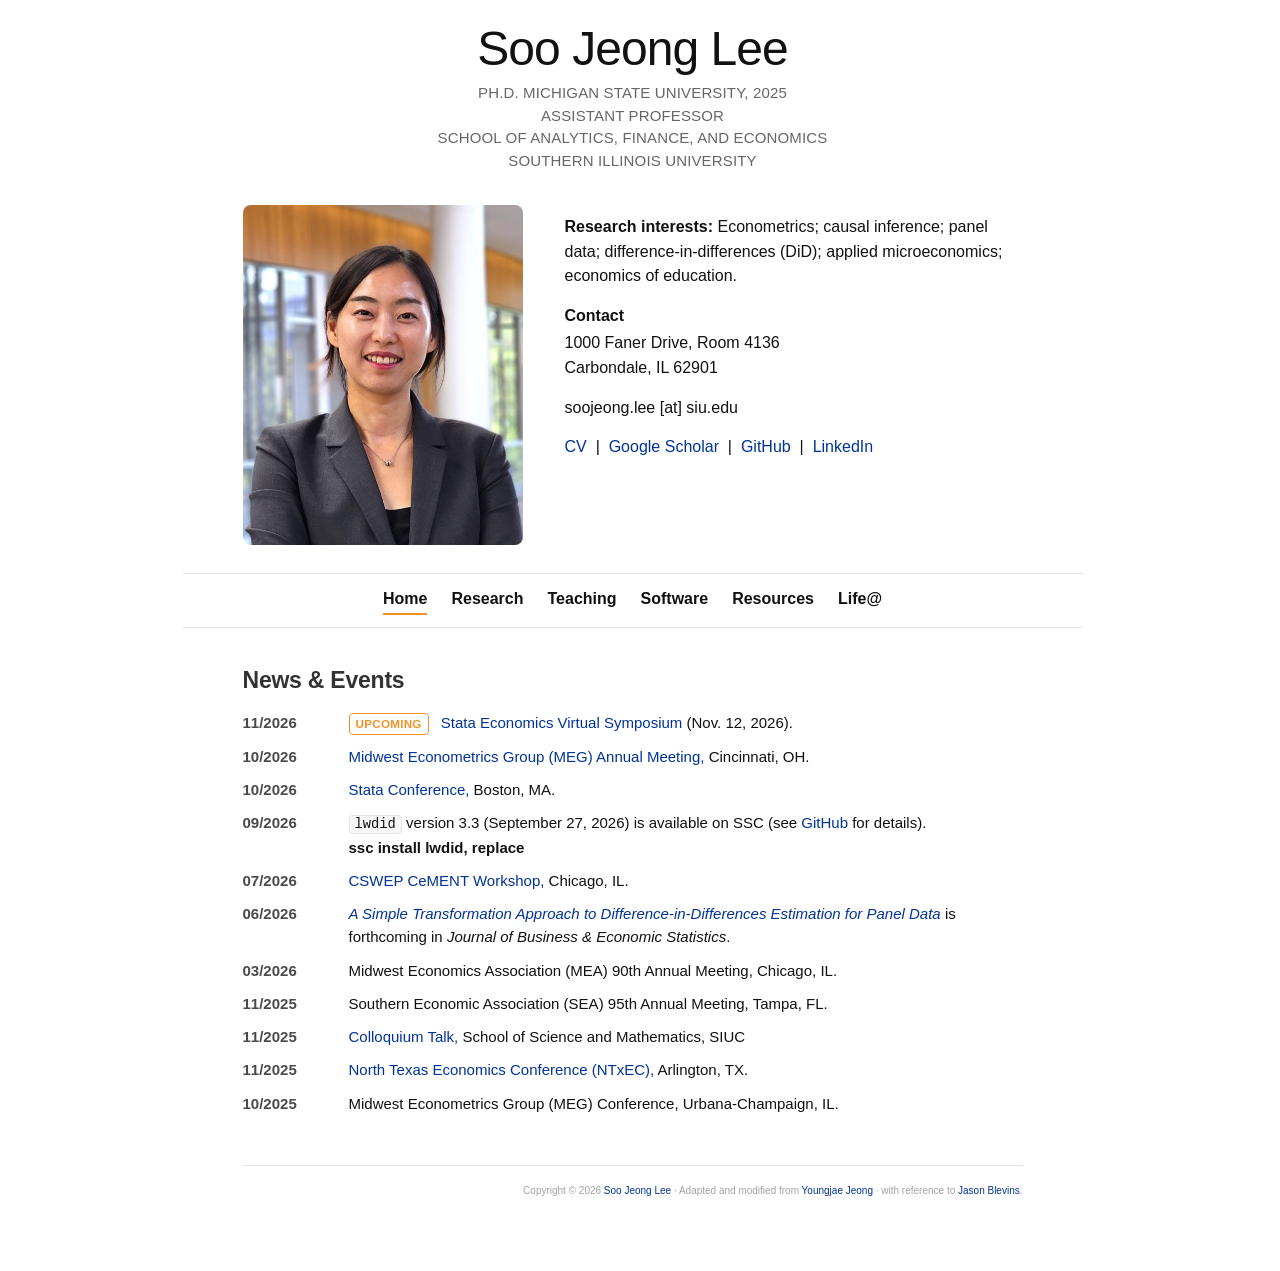
==== commit 745e2188: "Update index.html" ====
--- a/index.html
+++ b/index.html
@@ -35,7 +35,7 @@
           1000 Faner Drive, Room 4136<br>
           Carbondale, IL 62901
         </p>
-        <p><a href="mailto:soojeong.lee@siu.edu">soojeong.lee@siu.edu</a></p>
+        <p>soojeong.lee [at] siu.edu</p>
         <p>
          <a href="data/CV_Soo.pdf" target="_blank" rel="noopener">CV</a>
           &nbsp;|&nbsp;
--- a/css/styles.css
+++ b/css/styles.css
@@ -679,3 +679,35 @@
 .paper-note-en {
   font-style: italic;
 }
+
+
+
+/* Draft */
+
+.paper-link {
+  margin-left: 0.25rem;
+  font-size: 0.92em;
+  color: #777;
+  text-decoration: none;
+}
+
+.paper-link:hover {
+  color: #444;
+  text-decoration: underline;
+}
+
+.paper-note {
+  font-size: 0.95rem;
+  line-height: 1.45;
+}
+
+.related-title {
+  font-size: 0.90em;
+}
+
+/*Related work or memo*/
+.mini-dot {
+  font-size: 0.7em;
+  color: #999;
+  margin-right: 0.35rem;
+}
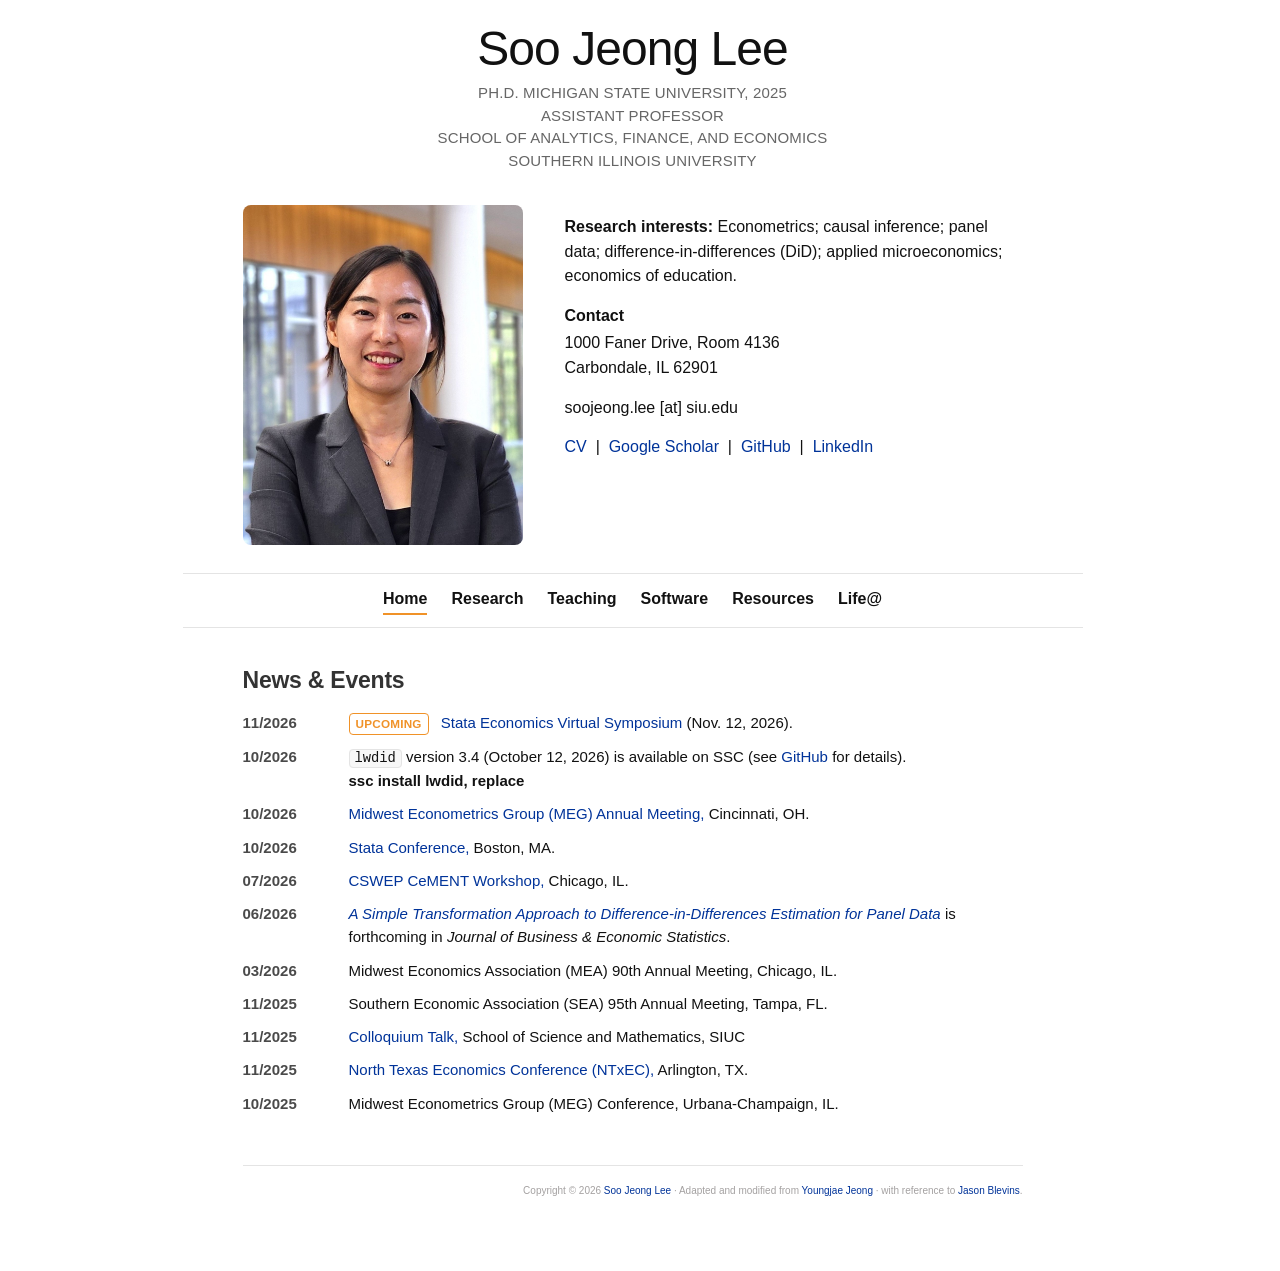
==== commit 44a3557c: "Remove empty lines in index.html" ====
--- a/index.html
+++ b/index.html
@@ -141,7 +141,6 @@
 </div>
         </li>
 
-
 <li class="paper-item">
   <div class="paper-title">
     The Impact of US Economic Sanctions on Child Mortality in Cuba
@@ -152,7 +151,16 @@
     <a href="https://scholar.google.com/citations?user=haxQkfgAAAAJ&hl=en&oi=sra" target="_blank" rel="noopener">Tanya L. Zakrison</a>.  
   </p>
 </li>
-
+     
+<li class="paper-item">
+  <div class="paper-title">
+    Do Not Blame Fixed Effects Too Soon: Absorption, Measurement Error, and Fixed Effects Levels in Accounting Panel Regressions
+      </div>
+  <p class="coauthors">
+    with <a href="https://www.business.pitt.edu/professors/gary-lind/" target="_blank" rel="noopener">Gary Lind</a>, and 
+    <a href="https://business.rice.edu/person/k-ramesh" target="_blank" rel="noopener">K. Ramesh</a>.  
+  </p>
+</li>   
 
      <li class="paper-item">
   <div class="paper-title"> Tax Filing among Gig Workers: Evidence from a Korean Digital Tax Platform
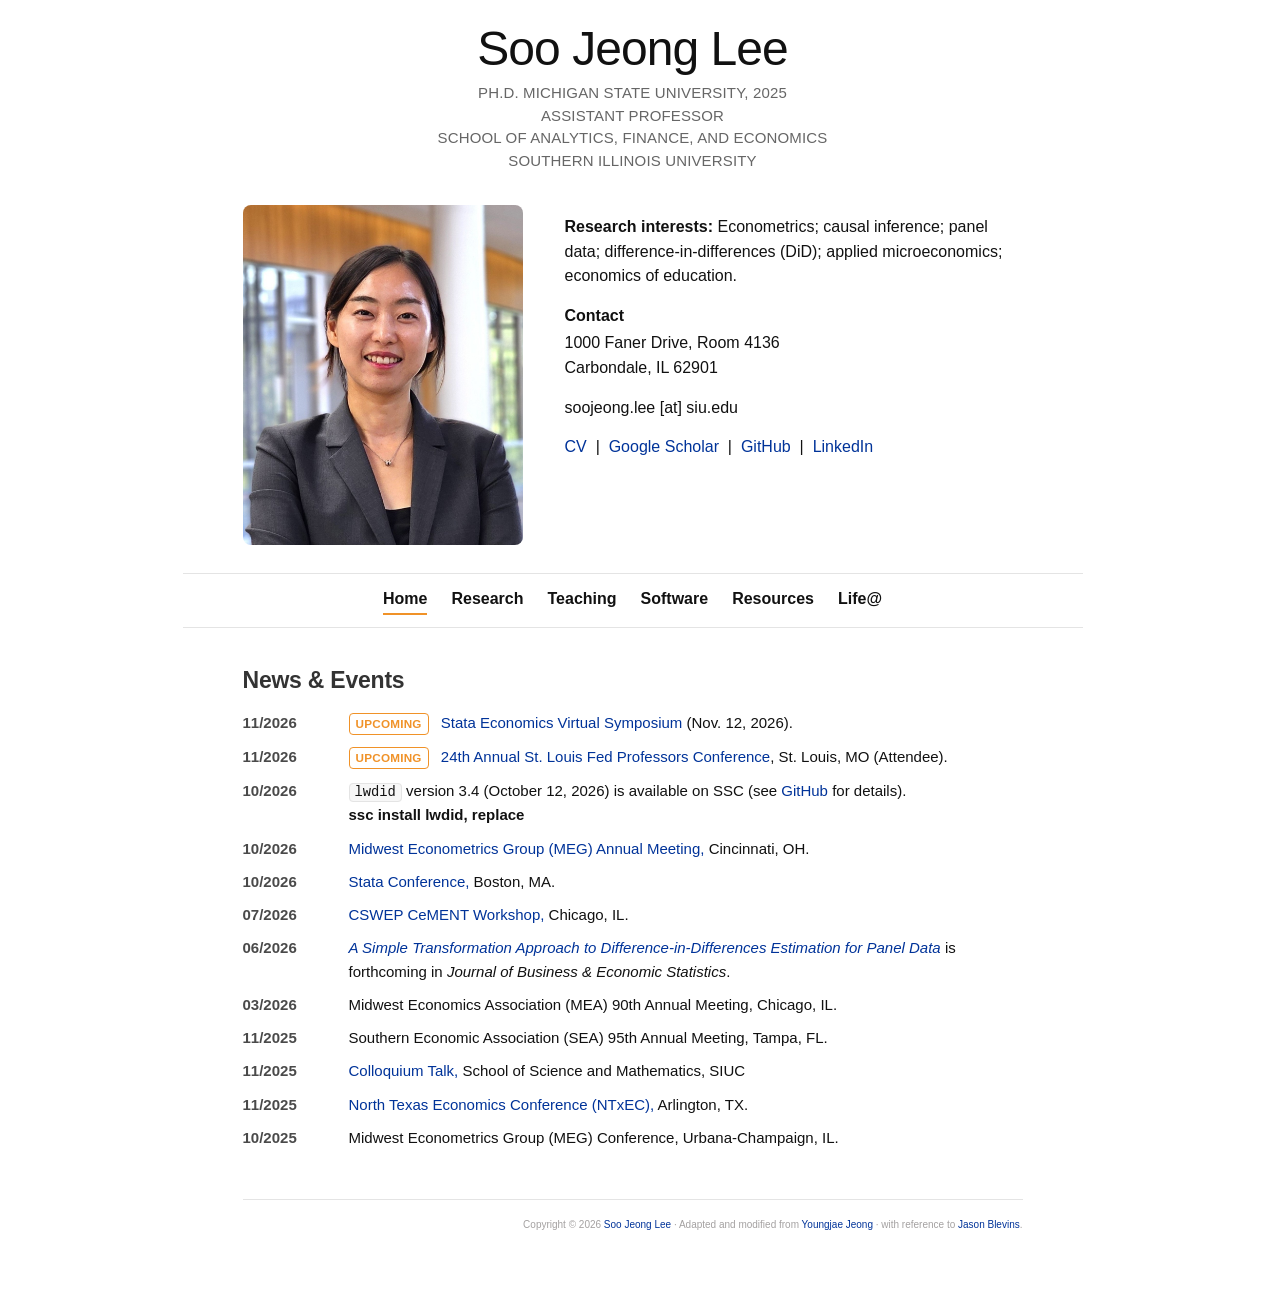
==== commit c2a3e81a: "Add files via upload" ====
--- a/index.html
+++ b/index.html
@@ -180,23 +180,25 @@
     &nbsp; Title: How Do Online Tax Platforms Improve Consumer Welfare? (온라인 세무 플랫폼은 소비자 후생을 어떻게 개선하는가?)
   </span>
 </p>
-</div>
-</li>
-
-      </ul>
-    </div>
-
-    <div class="research-category">
-      <h3 class="research-subheading">Work in Progress.</h3>
-              <ul class="paper-list">
-       
-            <li class="paper-item">
+
+   <li class="paper-item">
             <div class="paper-title">
               Teacher&ndash;Student Match Effects: Structured Shrinkage over a Matching Surface
             </div>
       <p class="coauthors">with <a href="https://sites.google.com/view/jaehonglim/home" target="_blank" rel="noopener">Jaehong Lim.</a></p>
           </li>
 
+</div>
+</li>
+
+      </ul>
+    </div>
+
+    <div class="research-category">
+      <h3 class="research-subheading">Work in Progress.</h3>
+              <ul class="paper-list">
+       
+         
             <li class="paper-item">
               <div class="paper-title">
                 Can Expanding School Options Benefit Students? Evidence from Michigan's Schools of Choice Program
